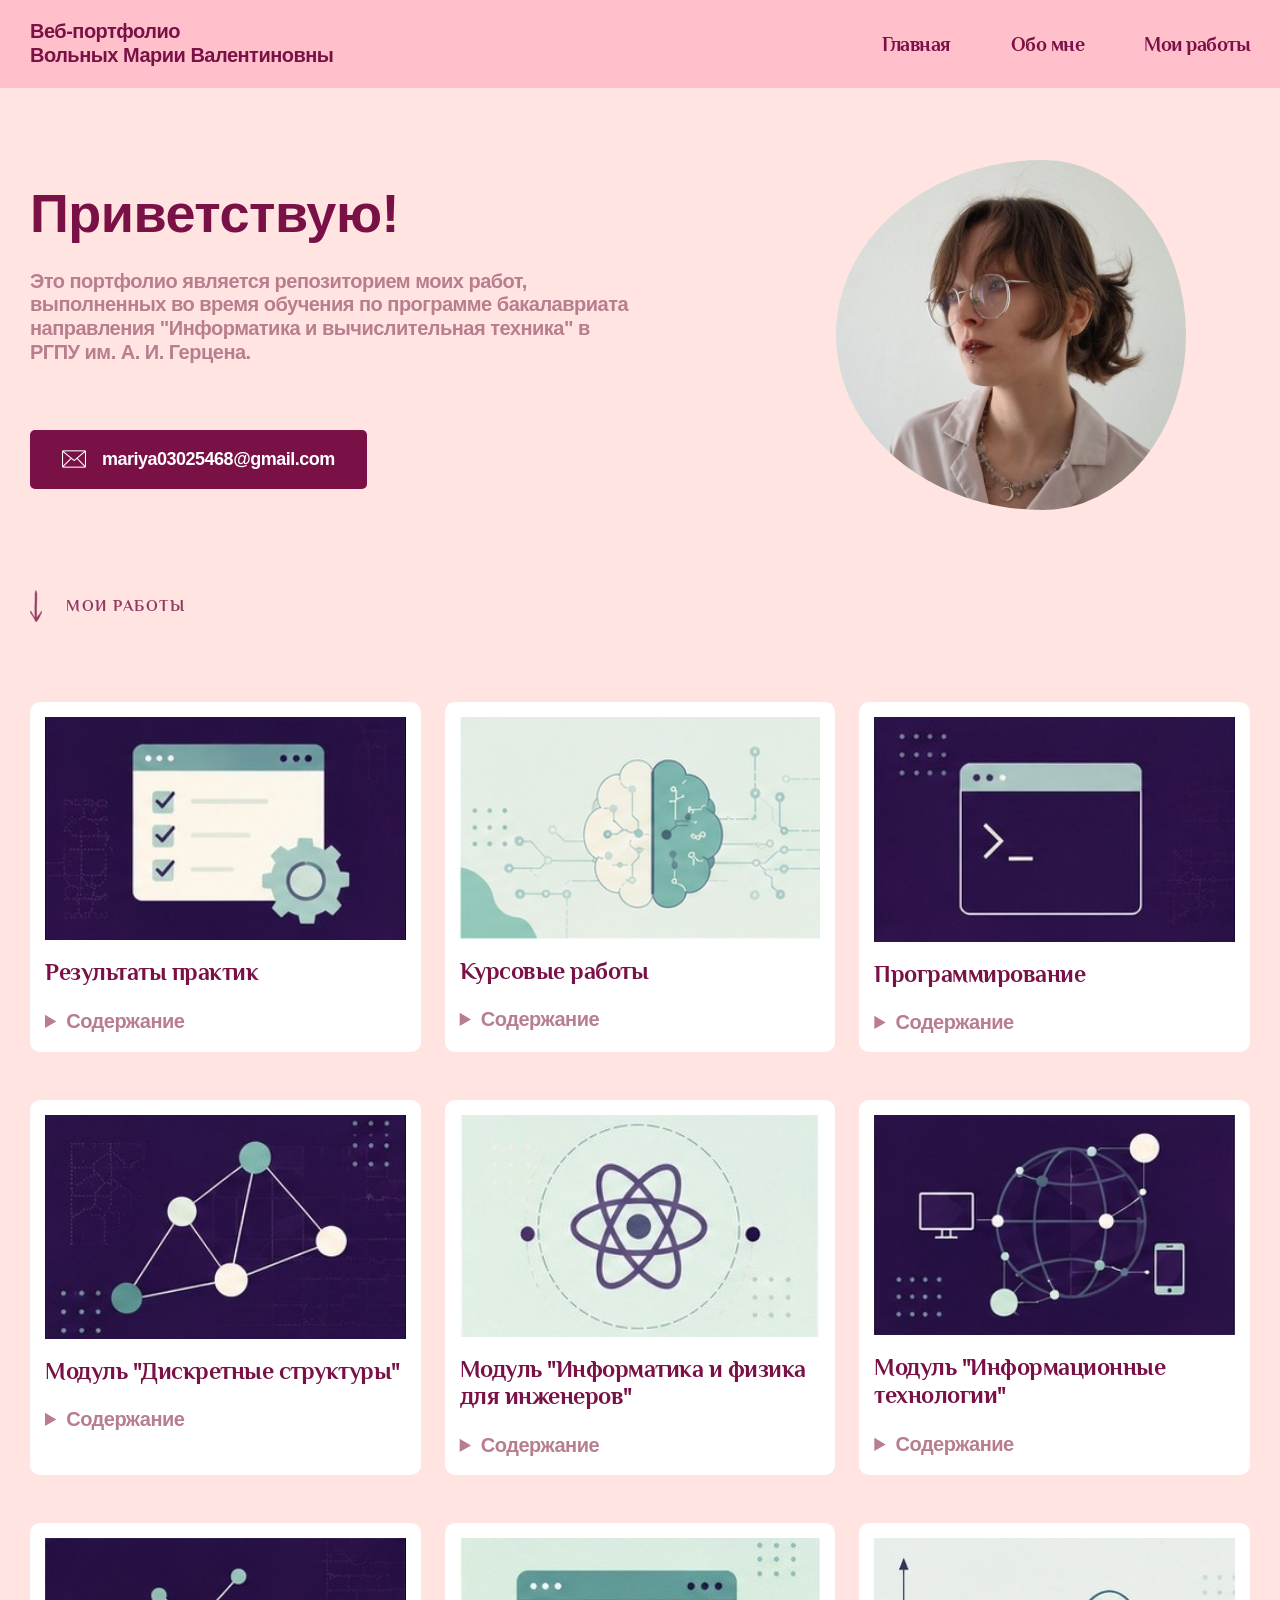
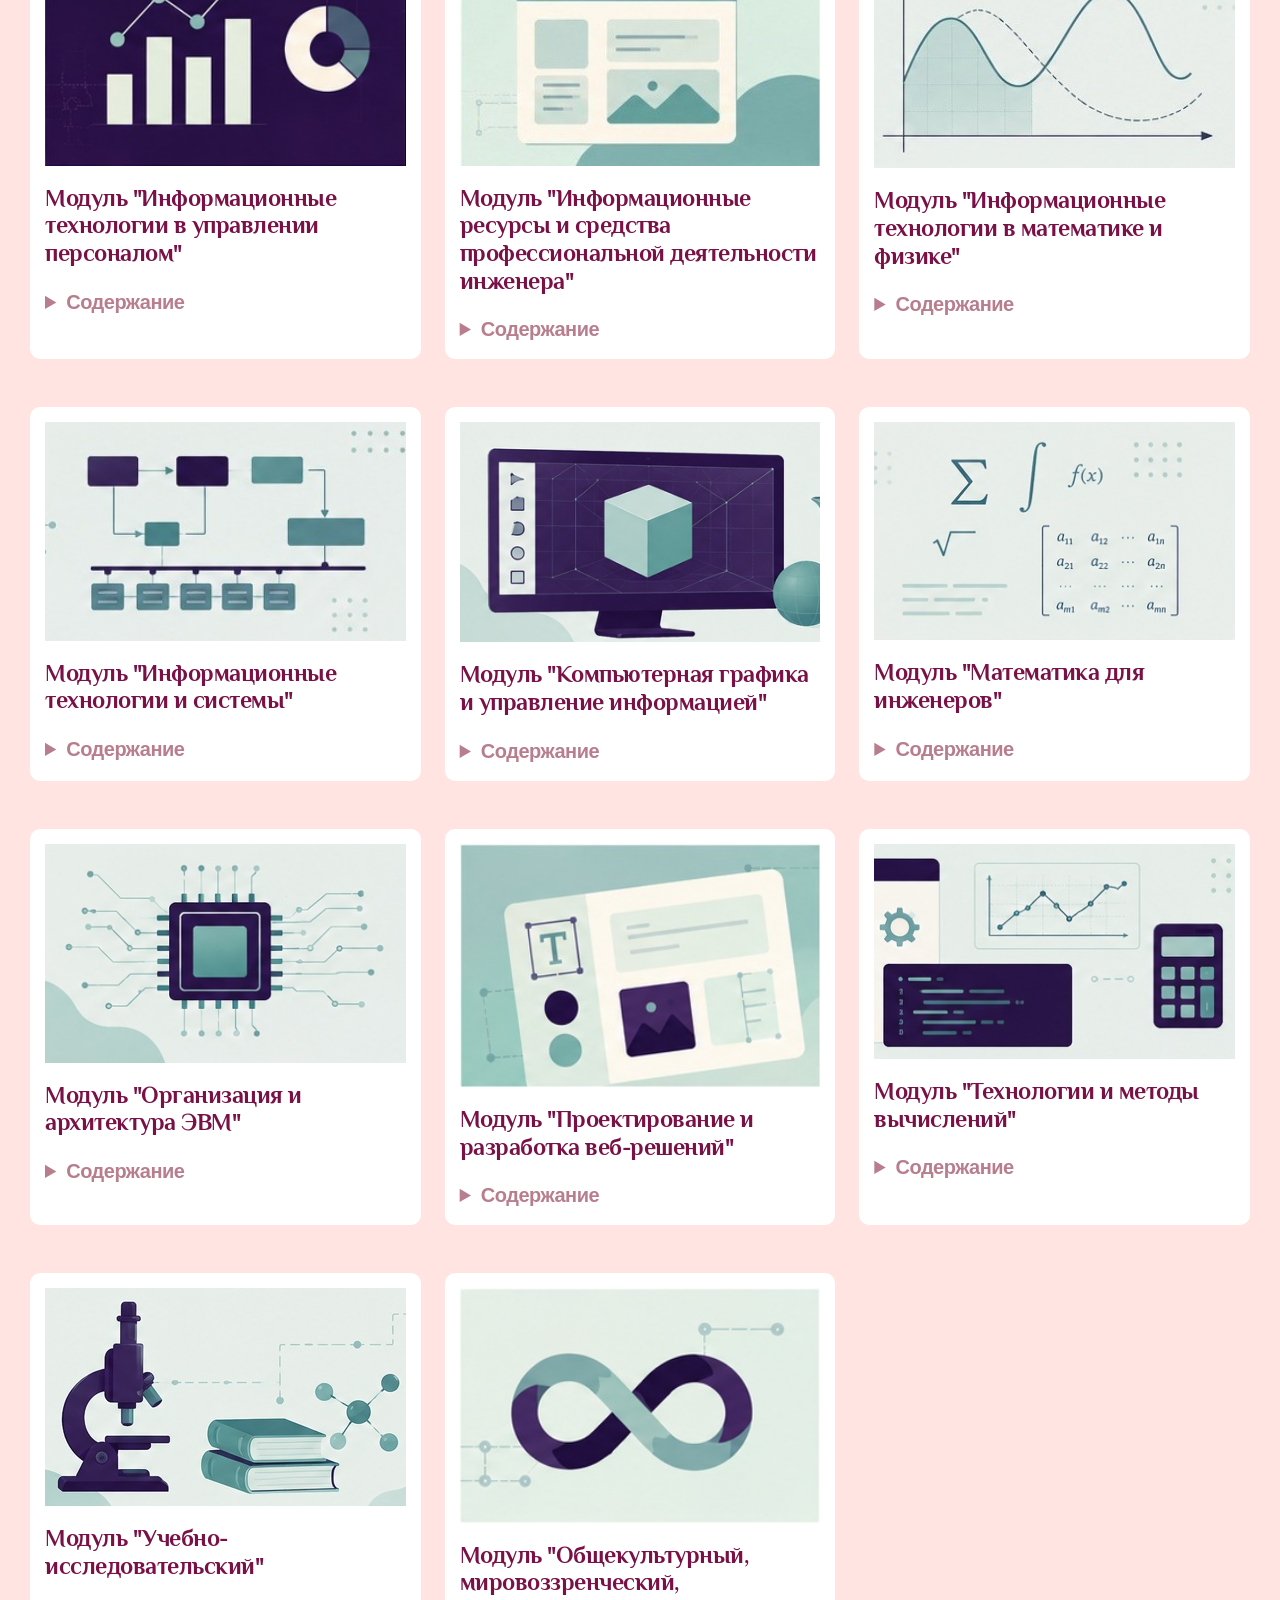
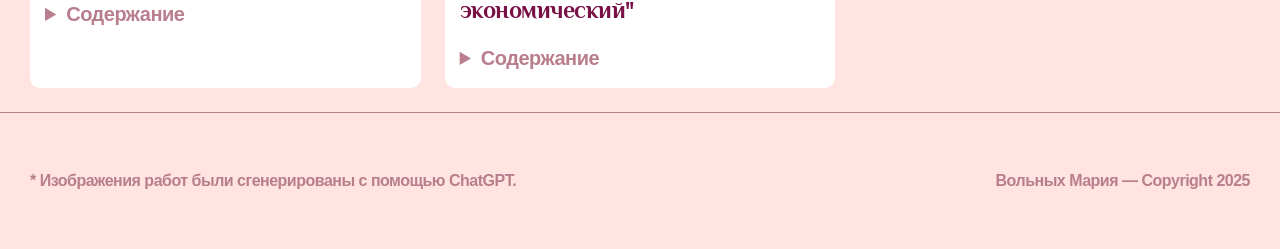
==== index.html @ 6fdb2bba "Add files via upload" ====
<!DOCTYPE html>
<html lang="ru">
<head>
    <meta charset="UTF-8">
    <meta name="viewport" content="width=device-width, initial-scale=1.0">
    <title>Вольных Портфолио</title>
    <link rel="stylesheet" href="style.css">
</head>
<body>
    <header class="header">
        <div class="container">
            <p class="name">
                Веб-портфолио<br>Вольных Марии Валентиновны
            </p>
            <nav class="header__nav">
                <a href="#main" class="header__link"> Главная</a>
                <a href="#!" class="header__link"> Обо мне</a>
                <a href="#works" class="header__link"> Мои работы</a>

            </nav>
        </div>
    </header> 
    <main class="main">
        <section class="welcome" id="main">
            <div class="container">
                <div class="welcome__descr">
                    <h1 class="welcome__title">
                    Приветствую!
                    </h1>
                    <p class="welcome__text">
                        Это портфолио является репозиторием моих работ, выполненных 
                        во время обучения по программе бакалавриата направления 
                        "Информатика и вычислительная техника" в РГПУ им. А. И. Герцена.
                    </p>
                    <a class="btn wellcome__mail" href="mailto:mariya03025468@gmail.com" target="_blank">mariya03025468@gmail.com</a>
                </div>
                <img src="images/me.jpg" alt="" class="welcome__img">
            </div>
        </section>

        <!-- <section class="about"></section> -->

        <section class="works" id="works">

            <div class="container">

                <button class="works__btn" type="button">
                    <img src="images/works_arrow.png" alt="" class="works__arrow">
                    Мои работы
                </button>


                <div class="works__wrapper">

                    <div class="works__cards">

                        <img class="works__img" src="images/works_pract_bl.jpg" alt="">
                        <h2 class="works__header">Результаты практик</h2>

                        <details class="works__details">
                            <summary class="works__summ">Содержание</summary>
                            <button class="card__btn" type="button">
                                <a href="https://github.com/m-volnykh/m-volnykh.github.io"
                                target="_blank" class="works__links">
                                    2 семестр (учебная)</a>                               
                            </button>
                            <button class="card__btn" type="button">
                                <a href="https://github.com/m-volnykh/m-volnykh.github.io"
                                target="_blank" class="works__links">
                                    3 семестр (учебная)</a>                               
                            </button>
                            <button class="card__btn" type="button">
                                <a href="https://drive.google.com/drive/folders/170WJmGsCCnFp96gljXj-OnRap804UWi4?usp=drive_link"
                                target="_blank" class="works__links">
                                    6 семестр (Практика в школе)</a>                               
                            </button>
                            <button class="card__btn" type="button">
                                <a href="https://github.com/m-volnykh/practice7" 
                                target="_blank" class="works__links">
                                    7 семестр (НИР)</a>                               
                            </button>
                            <button class="card__btn" type="button">
                                <a href="https://github.com/m-volnykh/diploma_practice"
                                target="_blank" class="works__links">
                                    8 семестр (Преддипломная)</a>                               
                            </button>
                        </details>

                    </div>
                    
                    <div class="works__cards">

                        <img class="works__img" src="images/works_papers_bl.jpg" alt="">
                        <h2 class="works__header">Курсовые работы</h2>

                        <details class="works__details">
                            <summary class="works__summ">Содержание</summary>
                            <button class="card__btn" type="button">
                                <a href="https://drive.google.com/file/d/1UDBB9TD5CiAS16zcXIlxW2PFIhkLtoR0/view?usp=drive_link"
                                target="_blank" class="works__links">
                                    Вычислительный эксперимент по изучению законов термодинамики идеального газа</a>                               
                            </button>
                            <button class="card__btn" type="button">
                                <a href="https://drive.google.com/file/d/1jiZP32pzBD6iVv4E5-KQ4R35QUQDnDnz/view?usp=drive_link"
                                target="_blank" class="works__links">
                                    Численное решение систем линейных алгебраических уравнений методом треугольной факторизации </a>                               
                            </button>
                            <button class="card__btn" type="button">
                                <a href="https://drive.google.com/file/d/1jiZP32pzBD6iVv4E5-KQ4R35QUQDnDnz/view?usp=drive_link"
                                target="_blank" class="works__links">
                                    Гибкая методология для управления проектом по конфигурированию системы "1С:Предприятие" для реализации деятельности организации в сфере аренды  </a>                               
                            </button>
                            <button class="card__btn" type="button">
                                <a href="https://drive.google.com/file/d/11Hofk7gb3bw3WOeqJVh48mXdw1_5AP33/view?usp=drive_link"
                                target="_blank" class="works__links">
                                    Анализ подходов к организации и публикации веб-портфолио с использованием современных методологий управления проектами и технических практик  </a>                               
                            </button>

                        </details>

                    </div>

                    <div class="works__cards">

                        <img class="works__img" src="images/works_prog_bl.jpg" alt="">
                        <h2 class="works__header">Программирование</h2>

                        <details class="works__details">
                            <summary class="works__summ">Содержание</summary>
                            <button class="card__btn" type="button">
                                <a href="https://github.com/m-volnykh/programming3-4"
                                target="_blank" class="works__links">
                                    3-4 семестр</a>                               
                            </button>
                            <button class="card__btn" type="button">
                                <a href="https://github.com/m-volnykh/Programming-5"
                                target="_blank" class="works__links">
                                    5 семестр</a>
                            </button>
                            <button class="card__btn" type="button">
                                <a href="https://github.com/m-volnykh/Programming6"
                                target="_blank" class="works__links">
                                    6 семестр</a>
                            </button>
                            <button class="card__btn" type="button">
                                <a href="https://drive.google.com/drive/folders/1O-QNoXYra4dO9VEc5dLBqB4cu89KmudG?usp=sharing"
                                target="_blank" class="works__links">
                                    7 семестр (ЛР)</a>
                            </button>
                            <button class="card__btn" type="button">
                                <a href="https://github.com/m-volnykh/Programming7_RESTful"
                                target="_blank" class="works__links">
                                    7 семестр (RESTful)</a>
                            </button>
                            <button class="card__btn" type="button">
                                <a href="https://github.com/m-volnykh/Programming7_DjangoTutorial"
                                target="_blank" class="works__links">
                                    7 семестр (Django)</a>
                            </button>
                        </details>
                
                    </div> 

                    <div class="works__cards">
                        <img class="works__img" src="images/works_discret_bl.jpg" alt="">
                        <h2 class="works__header">Модуль "Дискретные структуры"</h2>
                        
                        <details class="works__details">
                            <summary class="works__summ">Содержание</summary>
                            <button class="card__btn" type="button">
                                <a href="https://drive.google.com/drive/folders/13X4GyH2Gr1y31n9wnS4I3ijxep_7cWvC?usp=drive_link"
                                target="_blank" class="works__links">
                                    Дискретная математика</a>
                            </button>
                        </details>
                    </div>
          

                    <div class="works__cards">

                        <img class="works__img" src="images/works_itphys_bl.jpg" alt="">
                        <h2 class="works__header">Модуль "Информатика и физика для инженеров"</h2>

                        <details class="works__details">
                            <summary class="works__summ">Содержание</summary>
                            <button class="card__btn" type="button">
                                <a href="https://drive.google.com/drive/folders/11GnhQ7XI-miJI6cbhRF0bXEFpE2c7ade?usp=drive_link"
                                target="_blank" class="works__links">
                                    Информатика</a>                               
                            </button>
                            <button class="card__btn" type="button">
                                <a href="https://drive.google.com/drive/folders/1FgtSIM6nTZPjyZOM3iMcHqlim_3Ia1LG?usp=drive_link"
                                target="_blank" class="works__links">
                                    Физика</a>                               
                            </button>            
                        </details>

                    </div>

                    <div class="works__cards">

                        <img class="works__img" src="images/works_it_bl.jpg" alt="">
                        <h2 class="works__header">Модуль "Информационные технологии"</h2>

                        <details class="works__details">
                            <summary class="works__summ">Содержание</summary>
                            <button class="card__btn" type="button">
                                <a href="https://drive.google.com/drive/folders/1uH5oQ3jNQyDjoHxFuAonPmNp6KA35TeB?usp=drive_link"
                                target="_blank" class="works__links">
                                    Информационные технологии в изучении иностранных языков</a>                               
                            </button>
                            <button class="card__btn" type="button">
                                <a href="https://drive.google.com/drive/folders/1BnK3AX4kIk8b47EFmyVxrkU0SyazwJpR?usp=drive_link"
                                target="_blank" class="works__links">
                                    Информационные технологии м системы бизнес-аналитики</a>                               
                            </button>  
                            <button class="card__btn" type="button">
                                <a href="https://drive.google.com/drive/folders/1wcuNaHf6en4QWN3HZGKpgRMvb49kpTQa?usp=drive_link"
                                target="_blank" class="works__links">
                                    Прикладные информационные технологии</a>                               
                            </button>   
                            <button class="card__btn" type="button">
                                <a href="https://drive.google.com/drive/folders/1kd_ToqvyqU8oNWJdJr77iTlFVemszAP2?usp=drive_link"
                                target="_blank" class="works__links">
                                    Техника и технологии визуализации информации</a>                               
                            </button>        
                        </details>

                    </div>

                    <div class="works__cards">

                        <img class="works__img" src="images/works_itmanag_bl.jpg" alt="">
                        <h2 class="works__header">Модуль "Информационные технологии в управлении персоналом"</h2>

                        <details class="works__details">
                            <summary class="works__summ">Содержание</summary>
                            <button class="card__btn" type="button">
                                <a href="https://drive.google.com/drive/folders/13AS9_ky6R7pu5MQwdLJi4EtwbZpmgErA?usp=drive_link"
                                target="_blank" class="works__links">
                                    ИТ менеджмент</a>                               
                            </button>
                            <button class="card__btn" type="button">
                                <a href="https://drive.google.com/drive/folders/1C3ge0G6zv_jZXVSW9X1kL0sW1lcqqgb5?usp=drive_link"
                                target="_blank" class="works__links">
                                    ИТ оценки персонала</a>                               
                            </button>
                            <button class="card__btn" type="button">
                                <a href="https://drive.google.com/drive/folders/1eitTxl1JU8p9hfkShoaI35NzCSqp8HwW?usp=drive_link"
                                target="_blank" class="works__links">
                                    Основы электронного управления</a>                               
                            </button>
                            <button class="card__btn" type="button">
                                <a href="https://drive.google.com/drive/folders/1eitTxl1JU8p9hfkShoaI35NzCSqp8HwW?usp=drive_link"
                                target="_blank" class="works__links">
                                    Основы электронного управления</a>                               
                            </button>
                        </details>

                    </div>

                    <div class="works__cards">

                        <img class="works__img" src="images/works_sources_bl.jpg" alt="">
                        <h2 class="works__header">Модуль "Информационные ресурсы и средства профессиональной деятельности инженера"</h2>

                        <details class="works__details">
                            <summary class="works__summ">Содержание</summary>
                            <button class="card__btn" type="button">
                                <a href="https://drive.google.com/drive/folders/1ovOAnTT04SS2lD5liPPcLsG1Nkl_dARW?usp=drive_link"
                                target="_blank" class="works__links">
                                    Управление программными проектами</a>                               
                            </button>
                            <button class="card__btn" type="button">
                                <a href="https://drive.google.com/drive/folders/1RqHV8dGh5KCjPk-gqLwN15Ps5eHjrbF2?usp=drive_link"
                                target="_blank" class="works__links">
                                    Мировые информационные ресурсы и цифровые библиотеки</a>                               
                            </button>
                            <button class="card__btn" type="button">
                                <a href="https://drive.google.com/drive/folders/1zbthh3Nl2-uVKXd9UMq-PSdkBkcLul0I?usp=drive_link"
                                target="_blank" class="works__links">
                                    Социальные и профессиональные вопросы информатики и ИТ</a>                               
                            </button>
                        </details>

                    </div>

                    <div class="works__cards">

                        <img class="works__img" src="images/works_itmath_bl.jpg" alt="">
                        <h2 class="works__header">Модуль "Информационные технологии в математике и физике"</h2>

                        <details class="works__details">
                            <summary class="works__summ">Содержание</summary>
                            <button class="card__btn" type="button">
                                <a href="https://drive.google.com/drive/folders/1dGGDBV89HBKIViBQeFPey_RxPCE44F-j?usp=drive_link"
                                target="_blank" class="works__links">
                                    Информационные технологии</a>                               
                            </button>
                            <button class="card__btn" type="button">
                                <a href="https://drive.google.com/drive/folders/1LSS6_UMLMpd2lqaXqZ3KmPIbTbNpSx7f?usp=drive_link"
                                target="_blank" class="works__links">
                                    ИТ в математике</a>                               
                            </button>
                            <button class="card__btn" type="button">
                                <a href="https://drive.google.com/drive/folders/101JBqgwryBqFWcHglTiecex1zFIlLqD4?usp=drive_link"
                                target="_blank" class="works__links">
                                    ИТ в физике</a>                               
                            </button>
                            <button class="card__btn" type="button">
                                <a href="https://drive.google.com/drive/folders/1_H-gXxDhif9q6zxm2Tt3rKtw3-mC5quv?usp=drive_link"
                                target="_blank" class="works__links">
                                    Основы компьютерной алгебры</a>                               
                            </button>
                            <button class="card__btn" type="button">
                                <a href="https://drive.google.com/drive/folders/1LL_cLyyfhQXxvcZJuApgCDAheBfvjlt7?usp=drive_link"
                                target="_blank" class="works__links">
                                    Физика полупроводников</a>                               
                            </button>
                        </details>

                    </div>

                    <div class="works__cards">

                        <img class="works__img" src="images/works_its_bl.jpg" alt="">
                        <h2 class="works__header">Модуль "Информационные технологии и системы"</h2>

                        <details class="works__details">
                            <summary class="works__summ">Содержание</summary>
                            <button class="card__btn" type="button">
                                <a href="https://drive.google.com/drive/folders/1bZQbbocUaXkrsW3Ah4qFKMcHb2MyHqoC?usp=drive_link"
                                target="_blank" class="works__links">
                                    Пакеты прикладных программ для статистической обработки и анализа данных</a>                               
                            </button>
                            <button class="card__btn" type="button">
                                <a href="https://drive.google.com/drive/folders/1wcuNaHf6en4QWN3HZGKpgRMvb49kpTQa?usp=drive_link"
                                target="_blank" class="works__links">
                                    Прикладные информационные технологии</a>                               
                            </button>
            
                        </details>

                    </div>

                    <div class="works__cards">

                        <img class="works__img" src="images/works_cg_bl.jpg" alt="">
                        <h2 class="works__header">Модуль "Компьютерная графика и управление информацией"</h2>

                        <details class="works__details">
                            <summary class="works__summ">Содержание</summary>
                            <button class="card__btn" type="button">
                                <a href="https://drive.google.com/drive/folders/1DpaLzdu1DDaJ7BUB3NSQdKYmn64BF06f?usp=drive_link"
                                target="_blank" class="works__links">
                                    Базы данных</a>                               
                            </button>
                            <button class="card__btn" type="button">
                                <a href="https://drive.google.com/drive/folders/1z1y2GnU6tOg5LMNcil3bloS4ggKZ8eeS?usp=drive_link"
                                target="_blank" class="works__links">
                                    Инженерная графика</a>                               
                            </button>
                                        
                        </details>

                    </div>

                    <div class="works__cards">

                        <img class="works__img" src="images/works_itmath1_bl.jpg" alt="">
                        <h2 class="works__header">Модуль "Математика для инженеров"</h2>

                        <details class="works__details">
                            <summary class="works__summ">Содержание</summary>
                            <button class="card__btn" type="button">
                                <a href="https://drive.google.com/drive/folders/15i7PtSCfoB43LwD5AE3QqvtpCmZ86-1j?usp=drive_link"
                                target="_blank" class="works__links">
                                    Линейная алгебра</a>                               
                            </button>
                            <button class="card__btn" type="button">
                                <a href="https://drive.google.com/drive/folders/1jsSe8VdDF_cwl9srZGh-R_amiAy6Pu5n?usp=drive_link"
                                target="_blank" class="works__links">
                                    Интегралы и дифференциальные уравнения</a>                               
                            </button>
                            <button class="card__btn" type="button">
                                <a href="https://drive.google.com/drive/folders/1RHmuJRtjuBgUFFsxFXsUDHSqy4Sm4dO4?usp=drive_link"
                                target="_blank" class="works__links">
                                    Математический анализ</a>                               
                            </button>
                                        
                        </details>

                    </div>

                    <div class="works__cards">

                        <img class="works__img" src="images/works_os_bl.jpg" alt="">
                        <h2 class="works__header">Модуль "Организация и архитектура ЭВМ"</h2>

                        <details class="works__details">
                            <summary class="works__summ">Содержание</summary>
                            <button class="card__btn" type="button">
                                <a href="https://drive.google.com/drive/folders/1j0i5eCThPmIBDcfNCQ6yyo6_XQsMqls5?usp=drive_link"
                                target="_blank" class="works__links">
                                    Вычислительная техника</a>                               
                            </button>
                            <button class="card__btn" type="button">
                                <a href="https://drive.google.com/drive/folders/1xJSTlhAVmd9rxBjXEAr2QN_O7o6PG7oS?usp=drive_link"
                                target="_blank" class="works__links">
                                    Операционные системы</a>                               
                            </button>
                            <button class="card__btn" type="button">
                                <a href="https://drive.google.com/drive/folders/1NhtZBnBvoAJS7hJC424V8Gw2D9wTsexr?usp=drive_link"
                                target="_blank" class="works__links">
                                    Сети и телекоммуникации</a>                               
                            </button>                           
                        </details>

                    </div>

                    <div class="works__cards">

                        <img class="works__img" src="images/works_web_bl.jpg" alt="">
                        <h2 class="works__header">Модуль "Проектирование и разработка веб-решений"</h2>

                        <details class="works__details">
                            <summary class="works__summ">Содержание</summary>
                            <button class="card__btn" type="button">
                                <a href="https://github.com/m-volnykh/programming3-4"
                                target="_blank" class="works__links">
                                    Серверные веб-технологии</a>                               
                            </button>
            
                        </details>

                    </div>

                    <div class="works__cards">

                        <img class="works__img" src="images/works_engmath_bl.jpg" alt="">
                        <h2 class="works__header">Модуль "Технологии и методы вычислений"</h2>

                        <details class="works__details">
                            <summary class="works__summ">Содержание</summary>
                            <button class="card__btn" type="button">
                                <a href="https://drive.google.com/drive/folders/1lJ0srI-m_7ZEYvXQUmASYYWKPl6uCcqy?usp=drive_link"
                                target="_blank" class="works__links">
                                    Анализ данных и основы Data Science</a>                               
                            </button>
                            <button class="card__btn" type="button">
                                <a href="https://drive.google.com/drive/folders/1RHmuJRtjuBgUFFsxFXsUDHSqy4Sm4dO4?usp=drive_link"
                                target="_blank" class="works__links">
                                    Вычислительная математика</a>                               
                            </button>
                            <button class="card__btn" type="button">
                                <a href="https://drive.google.com/drive/folders/1aywngk3yEjVhHRtg0piDkszpz2712lN_?usp=drive_link"
                                target="_blank" class="works__links">
                                    Технологии компьютерного моделирования</a>                               
                            </button>
                        </details>

                    </div>

                    <div class="works__cards">

                        <img class="works__img" src="images/works_res_bl.jpg" alt="">
                        <h2 class="works__header">Модуль "Учебно-исследовательский"</h2>

                        <details class="works__details">
                            <summary class="works__summ">Содержание</summary>
                            <button class="card__btn" type="button">
                                <a href="https://drive.google.com/drive/folders/1tKaOTyL7GotwXbljU7Q_inOZbCN-JzsS?usp=drive_link" 
                                target="_blank" class="works__links">
                                    Научно-исследовательский проект</a>                               
                            </button>
                            <button class="card__btn" type="button">
                                <a href="https://drive.google.com/drive/folders/1ljKp0P4t2PiKQtGYPNb-tFoMe7imQicm?usp=drive_link" 
                                target="_blank" class="works__links">
                                    Языки написания спецификаций</a>                               
                            </button>
                        </details>

                    </div>

                    <div class="works__cards">

                        <img class="works__img" src="images/works_generic_bl.jpg" alt="">
                        <h2 class="works__header">Модуль "Общекультурный, мировоззренческий, экономический"</h2>

                        <details class="works__details">
                            <summary class="works__summ">Содержание</summary>
                            <button class="card__btn" type="button">
                                <a href="https://drive.google.com/drive/folders/1BRecN2-cw-fmrjUlpLpQfTGo_A9cywDp?usp=drive_link" 
                                target="_blank" class="works__links">
                                    Безопасность жизнедеятельности</a>                               
                            </button>
                            <button class="card__btn" type="button">
                                <a href="https://drive.google.com/drive/folders/1KL2Yw2L7w7RaeqyKlYu6GRl8FqbK2G7z?usp=drive_link" 
                                target="_blank" class="works__links">
                                    Английский язык</a>                               
                            </button>
                        </details>

                    </div>

                </div>
            </div>
        </section>
    </main>

    <footer class="footer">
        <div class="container">
            <p class="footer__note">* Изображения работ были сгенерированы с помощью ChatGPT.</p>
            <p class="footer__copy">Вольных Мария — Copyright 2025</p>
        </div>        
    </footer>

</body>


</html>
---- style.css ----
@import url('https://fonts.googleapis.com/css2?family=Philosopher:ital,wght@0,400;0,700;1,400;1,700&display=swap');
@import url('https://fonts.googleapis.com/css2?family=Philosopher:ital,wght@0,400;0,700;1,400;1,700&display=swap');
/*
semibold 600
Bold 700 
Extrabold 800
*/

/*  ______________
    Общий стиль
________________*/

body{
    margin: 0;

    background-color: mistyrose;

    font-family: "Manrope", sans-serif;
    /* font-family: "Philosopher", sans-serif; */
    font-weight: 600;
    font-size: 20px;
    line-height: 1.5;
    letter-spacing: -0.5px;
    /* color: rgb(180, 134, 170); */
    color: rgb(184, 126, 141);
    /* color: rgb(197, 106, 117); */
    
}

img {
    max-width: 100%;
}

a {
    color: rgb(122, 17, 70);
    transition: opacity 0.3s;
    text-decoration: none;
}

.container {
    max-width: 1250px;
    margin: auto;
    padding: 0 30px;
}

.btn {
    display: inline-flex;
    align-items: center;
    padding: 16px 32px;
    gap: 16px;

    font-size: 18px;
    /* color: rgb(180, 134, 170); */
    color: white;
     /* Фиол */
    /* color: rgb(126, 53, 110); */

    /* background-color: rgb(237, 245, 247); */
    background-color: rgb(122, 17, 70);

    border-radius: 5px;
}

.btn::before {
    content: url("images/btn_mail.png");
    height: 24px;
}

.btn:hover {
    opacity: 0.8;
}

.header {
    position: fixed;
    width: 100%;
    top: 0;
    background: rgb(255, 192, 203);
    padding: 20px 0;
}

.header .container {
    display: flex;
    align-items: center;
    justify-content: space-between;
}

.name {
    color: rgb(122, 17, 70); 
    font-size: 20px;
    font-weight: 800;
    line-height: 1.19;
    margin: 0;

}

.header__nav {
    display: flex;
    gap: 60px;
}

.header__link {
    /* color: rgb(122, 17, 17);  */
    font-family: "Philosopher", sans-serif;
    color: rgb(122, 17, 70);
    font-weight: 700;
    font-size: 20px;
    transition: opacity 0.3s;
}

.header__link:hover {
    opacity: 0.6;
}

.main {

}

/*  ______________
    Wellcome
________________*/

.welcome {

}

.welcome .container {
    display: flex;
    justify-content: space-between;
    align-items: center;
    margin-top: 160px;
}

.welcome__descr {
    
}

.welcome__title{
    /* width: 500px; */
    font-weight: 700;
    font-size: 54px;
    line-height: 1.19;

    /* красн */
    /* color: rgb(122, 17, 17); */
    color: rgb(122, 17, 70);
    /* Фиол */
    /* color: rgb(80, 6, 64); */
    /* color: rgb(126, 53, 110); */

    margin-bottom: 24px;
    margin-top: 0;
}

.welcome__text{
    width: 600px;
    line-height: 1.19;
    margin-bottom: 65px;
}

.welcome__mail {

}

.welcome__img {
    width: 350px;
    height: 350px;
    border-radius: 50%;

    object-fit: cover;
    object-position: center;
    padding-right: 64px;

}


/*  ______________
    Works
________________*/

.works {

}

.works .container {
    margin-top: 80px;

}

.works__btn {
    display: flex;
    align-items: center;
    gap: 24px;
    padding: 0;
    margin-bottom: 80px;

    background-color: transparent;
    border: none;

    font-family: "Philosopher", sans-serif;
    font-weight: 700;
    font-size: 16px;
    letter-spacing: 1.5px;
    text-transform: uppercase;

    color: rgb(122, 17, 70);
    opacity: 0.8;
}

.works__arrow {
}

.works__wrapper {
    display: grid;
    grid-template-columns: 1fr 1fr 1fr;
    gap: 24px;
}

.works__cards { 
    /* display: flex; */
    /* flex-direction: column; */
    /* align-items: center; */
    padding: 15px;
    background-color: white;
    border-radius: 10px;
    /* overflow: hidden; */

    margin-bottom: 24px;
}

.works__img {
    width: 100%;
    /* height: 100%; */
    object-fit: cover;
    object-position: center;
}

.works__header {
    font-family: "Philosopher", sans-serif;
    color: rgb(122, 17, 70);
    /* font-weight: 700; */
    font-size: 24px;
    line-height: 1.15;

    margin-top: 10px;

}

.works__details {
    margin-top: auto;

}

.works__summ {
    /* font-family: "Philosopher", sans-serif; */
    /* color: rgb(122, 17, 70); */
    color: rgb(184, 126, 141);
    font-weight: 600;
}

.works__links {
}

.card__btn {
    width: 100%;
    
    background-color: transparent;
    /* background-color: rgb(184, 126, 141); */
    border-color:rgb(184, 126, 141);
    border-radius: 5px;

    /* font-family: "Philosopher", sans-serif; */
    font-family: "Manrope", sans-serif;
    font-size: 16px;
    /* color: rgb(122, 17, 70); */
    font-weight: 700;

    margin-top: 10px;
    padding: 10px 5px;

}

.card__btn:hover {
    background-color: mistyrose;
    color: white;
    transition: 0.3s;

    /* opacity: 0.8; */
}

/*  ______________
    Footer
________________*/

.footer {
    padding: 40px 0;
    border-top: 1px solid rgb(184, 126, 141);

    font-size: 16px;
}

.footer .container {
    display: flex;
    justify-content: space-between;
    align-items: baseline;
    /* gap: 60px; */

}

.footer__note {

}

.footer__copy {
    /* text-align: center; */
}
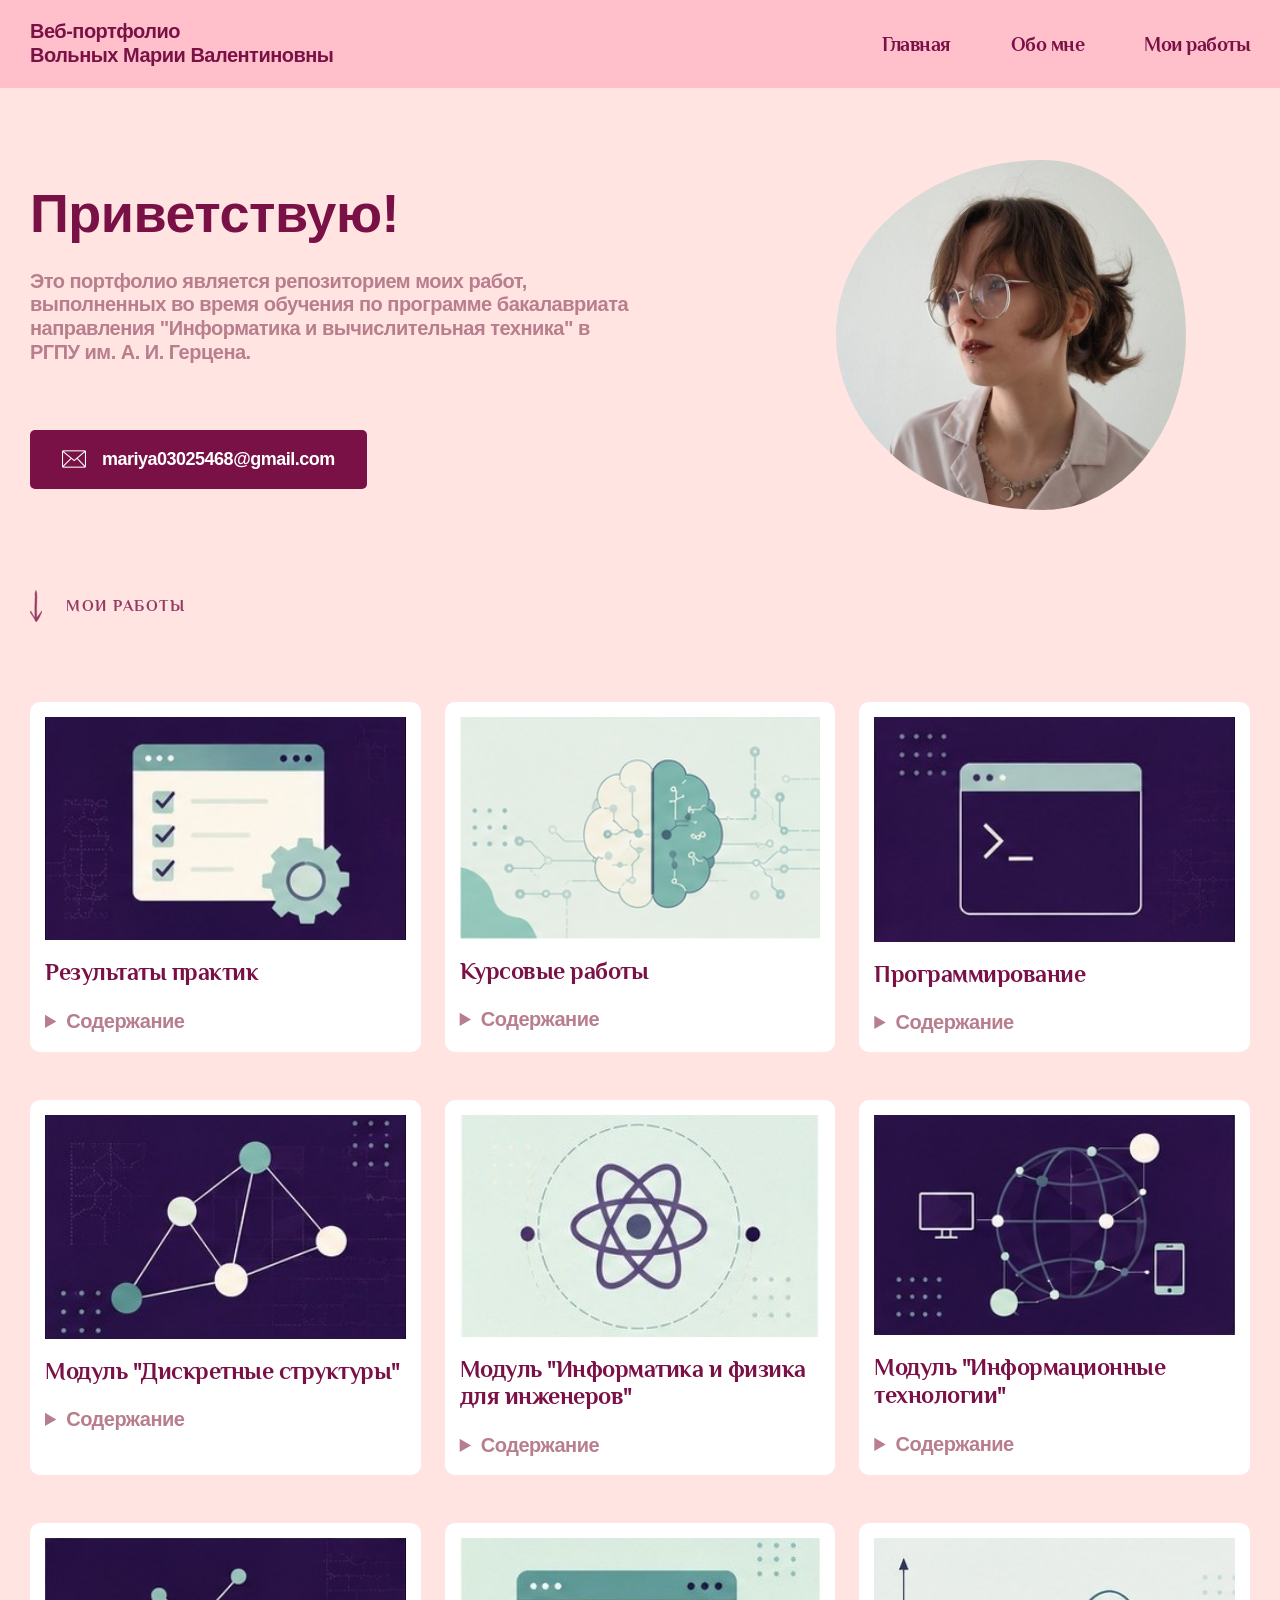
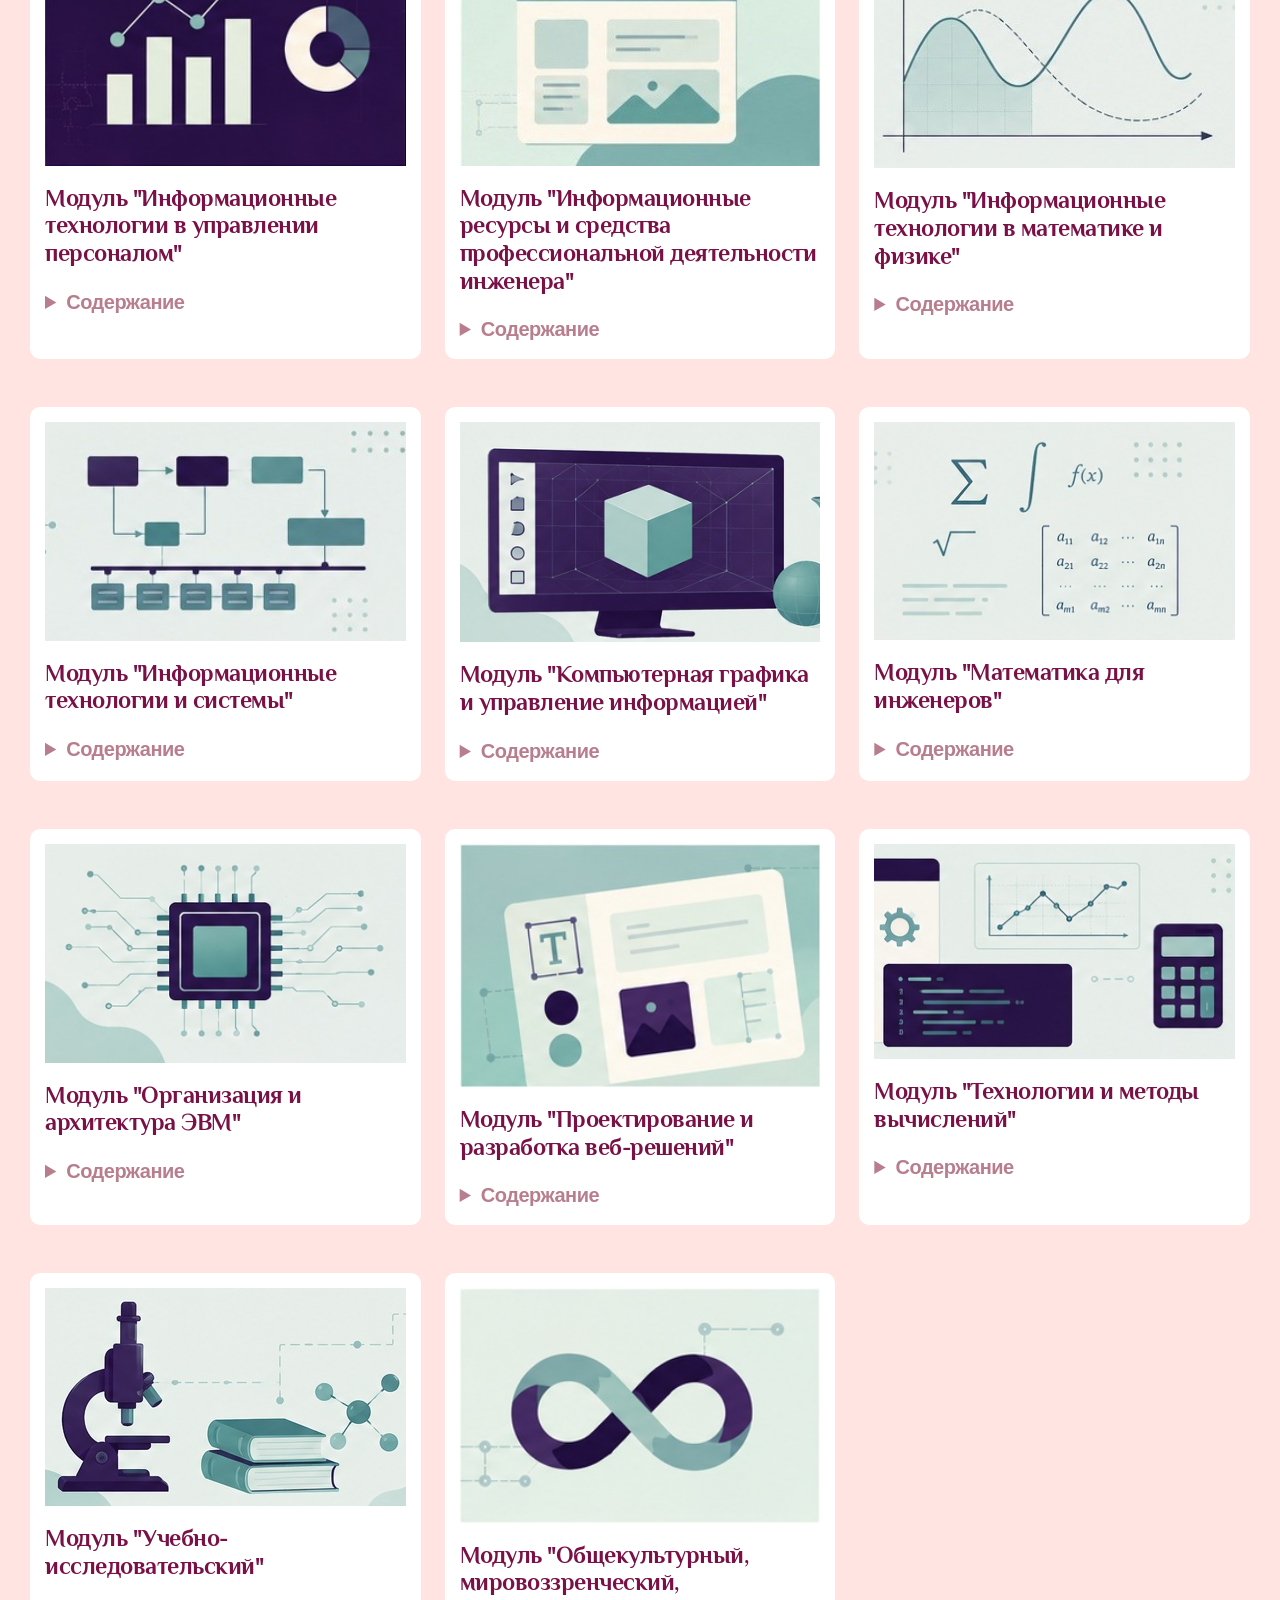
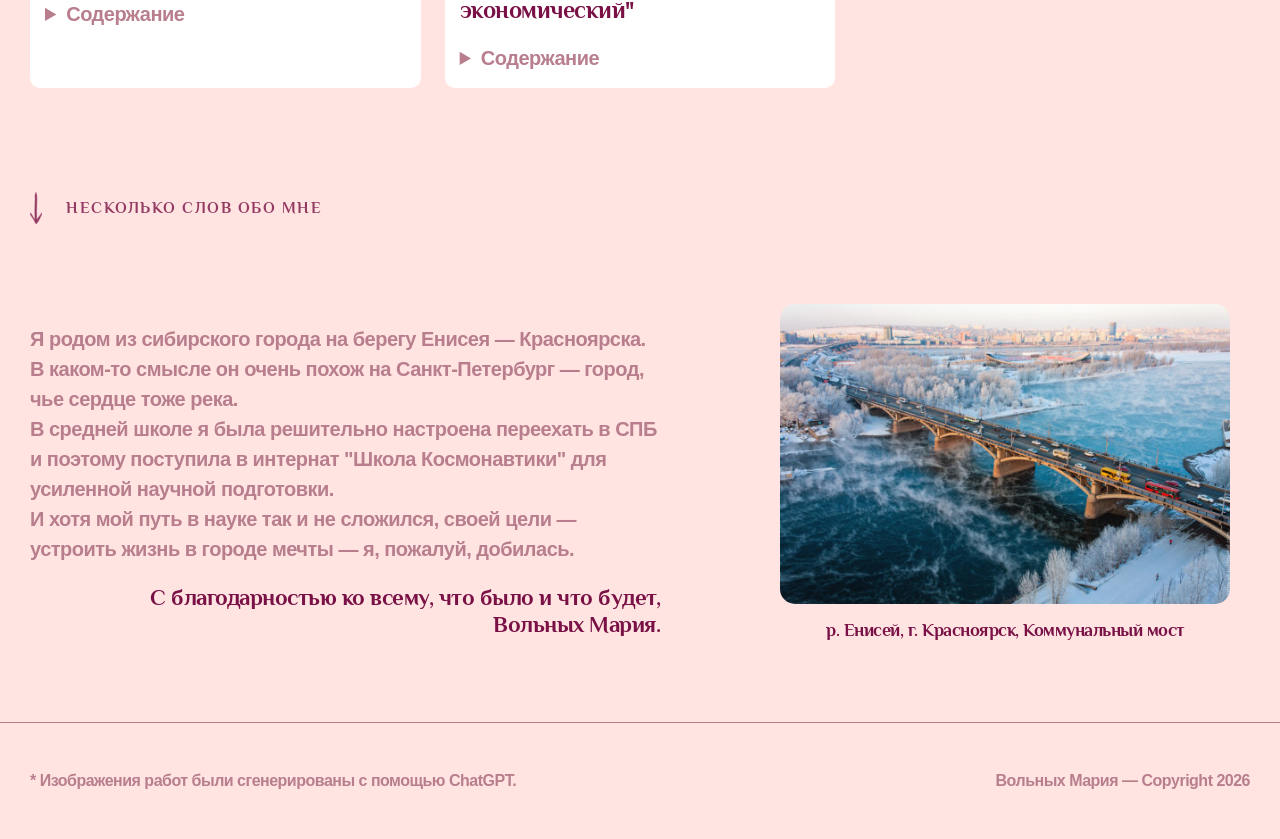
==== commit 5e683440: "Правки + о себе" ====
--- a/index.html
+++ b/index.html
@@ -14,7 +14,7 @@
             </p>
             <nav class="header__nav">
                 <a href="#main" class="header__link"> Главная</a>
-                <a href="#!" class="header__link"> Обо мне</a>
+                <a href="#about" class="header__link"> Обо мне</a>
                 <a href="#works" class="header__link"> Мои работы</a>
 
             </nav>
@@ -38,8 +38,6 @@
             </div>
         </section>
 
-        <!-- <section class="about"></section> -->
-
         <section class="works" id="works">
 
             <div class="container">
@@ -508,10 +506,45 @@
         </section>
     </main>
 
+    <section class="about" id="about">
+        <div class="container">
+
+            <button class="works__btn" type="button">
+                <img src="images/works_arrow.png" alt="" class="works__arrow">
+                Несколько слов обо мне
+            </button>
+
+            <div class="about__content">
+
+                <div class="about__text">
+                    <p class="about__pass">
+                    Я родом из сибирского города на берегу Енисея — Красноярска. <br>
+                    В каком-то смысле он очень похож на Санкт-Петербург — город, чье сердце тоже река. <br>
+                    В средней школе я была решительно настроена переехать в СПБ и поэтому поступила в 
+                    интернат "Школа Космонавтики" для усиленной научной подготовки. <br> И хотя мой путь в науке 
+                    так и не сложился, своей цели — устроить жизнь в городе мечты — я, пожалуй, добилась.
+                    </p>
+                    <h3 class="about__sign">
+                        С благодарностью ко всему, что было и что будет, <br> Вольных Мария.
+                    </h3>
+                </div>
+                
+                <div class="about__imgblock">
+                    <img src="images/about_ht.jpg" alt="р. Енисей, г. Красноярск, зима" class="about__img">
+                    <h3 class="about__imgdesc">
+                        р. Енисей, г. Красноярск, Коммунальный мост
+                    </h3>
+                </div>
+                
+            </div>
+            
+        </div>
+    </section>
+
     <footer class="footer">
         <div class="container">
             <p class="footer__note">* Изображения работ были сгенерированы с помощью ChatGPT.</p>
-            <p class="footer__copy">Вольных Мария — Copyright 2025</p>
+            <p class="footer__copy">Вольных Мария — Copyright 2026</p>
         </div>        
     </footer>
 
--- a/style.css
+++ b/style.css
@@ -27,6 +27,10 @@
     
 }
 
+section {
+    scroll-margin-top: 100px;
+}
+
 img {
     max-width: 100%;
 }
@@ -76,6 +80,8 @@
     top: 0;
     background: rgb(255, 192, 203);
     padding: 20px 0;
+
+    z-index: 1000;
 }
 
 .header .container {
@@ -111,27 +117,17 @@
     opacity: 0.6;
 }
 
-.main {
-
-}
 
 /*  ______________
     Wellcome
 ________________*/
 
-.welcome {
-
-}
 
 .welcome .container {
     display: flex;
     justify-content: space-between;
     align-items: center;
     margin-top: 160px;
-}
-
-.welcome__descr {
-    
 }
 
 .welcome__title{
@@ -157,10 +153,6 @@
     margin-bottom: 65px;
 }
 
-.welcome__mail {
-
-}
-
 .welcome__img {
     width: 350px;
     height: 350px;
@@ -177,10 +169,6 @@
     Works
 ________________*/
 
-.works {
-
-}
-
 .works .container {
     margin-top: 80px;
 
@@ -204,9 +192,6 @@
 
     color: rgb(122, 17, 70);
     opacity: 0.8;
-}
-
-.works__arrow {
 }
 
 .works__wrapper {
@@ -257,9 +242,6 @@
     font-weight: 600;
 }
 
-.works__links {
-}
-
 .card__btn {
     width: 100%;
     
@@ -288,11 +270,65 @@
 }
 
 /*  ______________
+    Works
+________________*/
+
+.about .container {
+    margin-top: 80px;
+}
+
+.about__content {
+    display: flex;
+    align-items: top;
+    justify-content: space-between;
+}
+
+.about__text {
+    width: 630px;
+}
+
+.about__sign {
+    text-align: right;
+
+    font-family: "Philosopher", sans-serif;
+    color: rgb(122, 17, 70);
+    line-height: 1.15;
+
+    margin-top: 10px;
+}
+
+.about__img {
+    width: 450px;
+    border-radius: 15px;
+
+    object-fit: cover;
+    object-position: center;
+    /* margin-right: 24px; */
+}
+
+.about__imgblock{
+    margin-right: 20px;
+}
+
+.about__imgdesc {
+    text-align: center;
+
+    font-family: "Philosopher", sans-serif;
+    color: rgb(122, 17, 70);
+    line-height: 1.15;
+    font-size: 18px;
+
+    margin-top: 8px;
+}
+
+/*  ______________
     Footer
 ________________*/
 
 .footer {
-    padding: 40px 0;
+    padding: 30px 0;
+    margin-top: 60px;
+
     border-top: 1px solid rgb(184, 126, 141);
 
     font-size: 16px;
@@ -305,11 +341,3 @@
     /* gap: 60px; */
 
 }
-
-.footer__note {
-
-}
-
-.footer__copy {
-    /* text-align: center; */
-}
